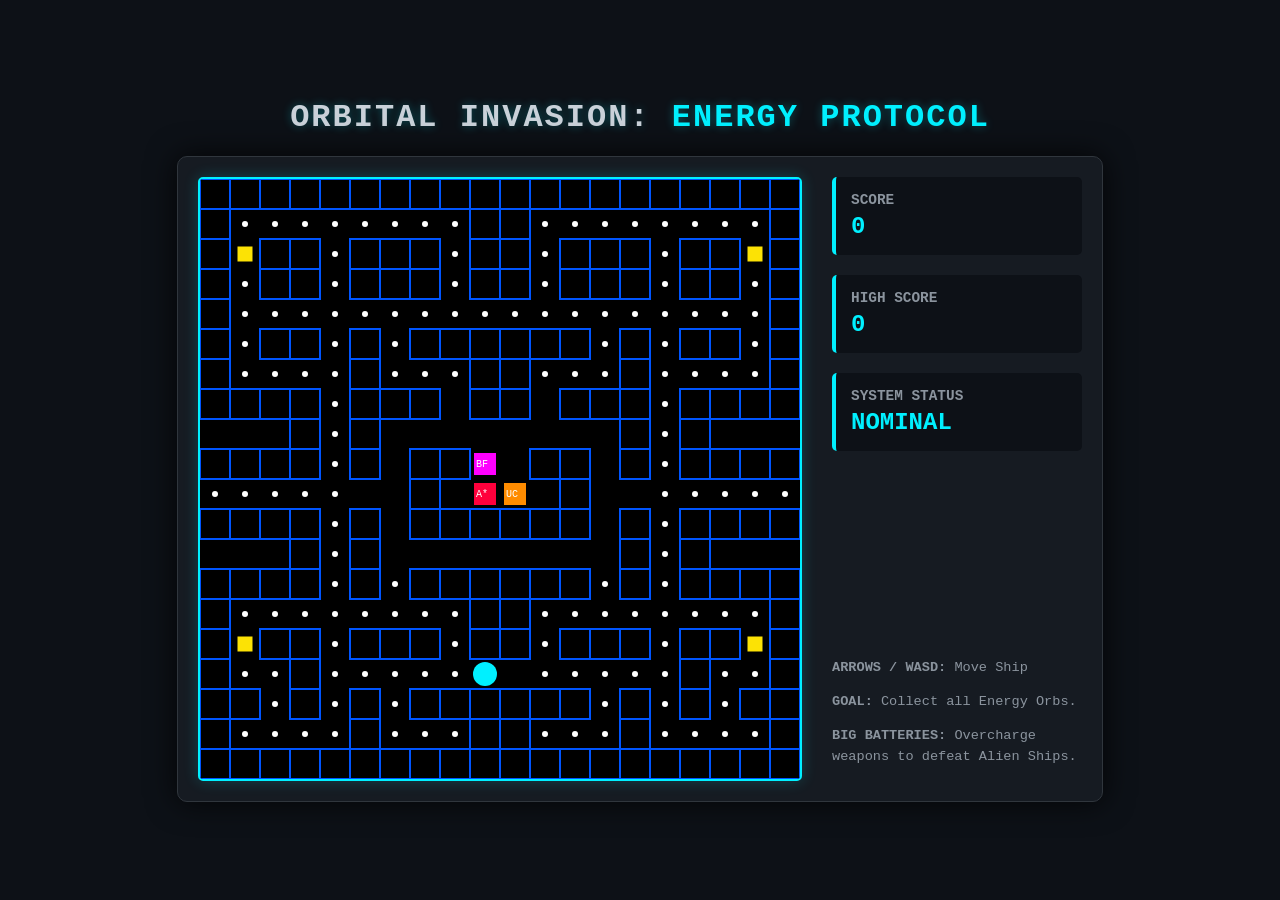
==== index.html @ 4c58a2b3 "starting" ====
<!DOCTYPE html>
<html lang="en">
<head>
    <meta charset="UTF-8">
    <meta name="viewport" content="width=device-width, initial-scale=1.0">
    <title>Orbital Invasion: Energy Protocol</title>
    <link rel="stylesheet" href="style.css">
</head>
<body>
    <div class="game-wrapper">
        <div class="header">
            <h1>ORBITAL INVASION: <span>ENERGY PROTOCOL</span></h1>
        </div>
        
        <div class="game-container">
            <canvas id="gameCanvas" width="600" height="600"></canvas>
            
            <div class="ui-panel">
                <div class="stat-box">
                    <h3>SCORE</h3>
                    <p id="scoreDisplay">0</p>
                </div>
                <div class="stat-box">
                    <h3>HIGH SCORE</h3>
                    <p id="highScoreDisplay">0</p>
                </div>
                <div class="stat-box status">
                    <h3>SYSTEM STATUS</h3>
                    <p id="statusDisplay" class="normal">NOMINAL</p>
                </div>
                <div class="instructions">
                    <p><strong>ARROWS / WASD:</strong> Move Ship</p>
                    <p><strong>GOAL:</strong> Collect all Energy Orbs.</p>
                    <p><strong>BIG BATTERIES:</strong> Overcharge weapons to defeat Alien Ships.</p>
                </div>
            </div>
        </div>
    </div>
    <script src="game.js"></script>
</body>
</html>
---- style.css ----
:root {
    --bg-color: #0d1117;
    --panel-bg: #161b22;
    --neon-blue: #00f0ff;
    --neon-yellow: #fce205;
    --neon-red: #ff003c;
    --text-main: #c9d1d9;
}

body {
    margin: 0;
    padding: 0;
    background-color: var(--bg-color);
    color: var(--text-main);
    font-family: 'Courier New', Courier, monospace; /* Gives a terminal/tech vibe */
    display: flex;
    justify-content: center;
    align-items: center;
    min-height: 100vh;
}

.game-wrapper {
    display: flex;
    flex-direction: column;
    align-items: center;
    gap: 20px;
}

.header h1 {
    font-size: 2rem;
    margin: 0;
    letter-spacing: 2px;
    text-shadow: 0 0 10px rgba(0, 240, 255, 0.3);
}

.header span {
    color: var(--neon-blue);
}

.game-container {
    display: flex;
    gap: 30px;
    background: var(--panel-bg);
    padding: 20px;
    border-radius: 10px;
    border: 1px solid #30363d;
    box-shadow: 0 0 30px rgba(0,0,0,0.8);
}

canvas {
    background-color: #000;
    border: 2px solid var(--neon-blue);
    border-radius: 5px;
    box-shadow: 0 0 15px rgba(0, 240, 255, 0.2);
}

.ui-panel {
    display: flex;
    flex-direction: column;
    gap: 20px;
    width: 250px;
}

.stat-box {
    background: var(--bg-color);
    padding: 15px;
    border-radius: 5px;
    border-left: 4px solid var(--neon-blue);
}

.stat-box h3 {
    margin: 0 0 5px 0;
    font-size: 0.9rem;
    color: #8b949e;
}

.stat-box p {
    margin: 0;
    font-size: 1.5rem;
    font-weight: bold;
    color: var(--neon-blue);
}

.status #statusDisplay.overcharge {
    color: var(--neon-yellow);
    animation: pulse 1s infinite;
}

.instructions {
    margin-top: auto;
    font-size: 0.85rem;
    line-height: 1.5;
    color: #8b949e;
}

@keyframes pulse {
    0% { opacity: 1; }
    50% { opacity: 0.5; text-shadow: 0 0 10px var(--neon-yellow); }
    100% { opacity: 1; }
}
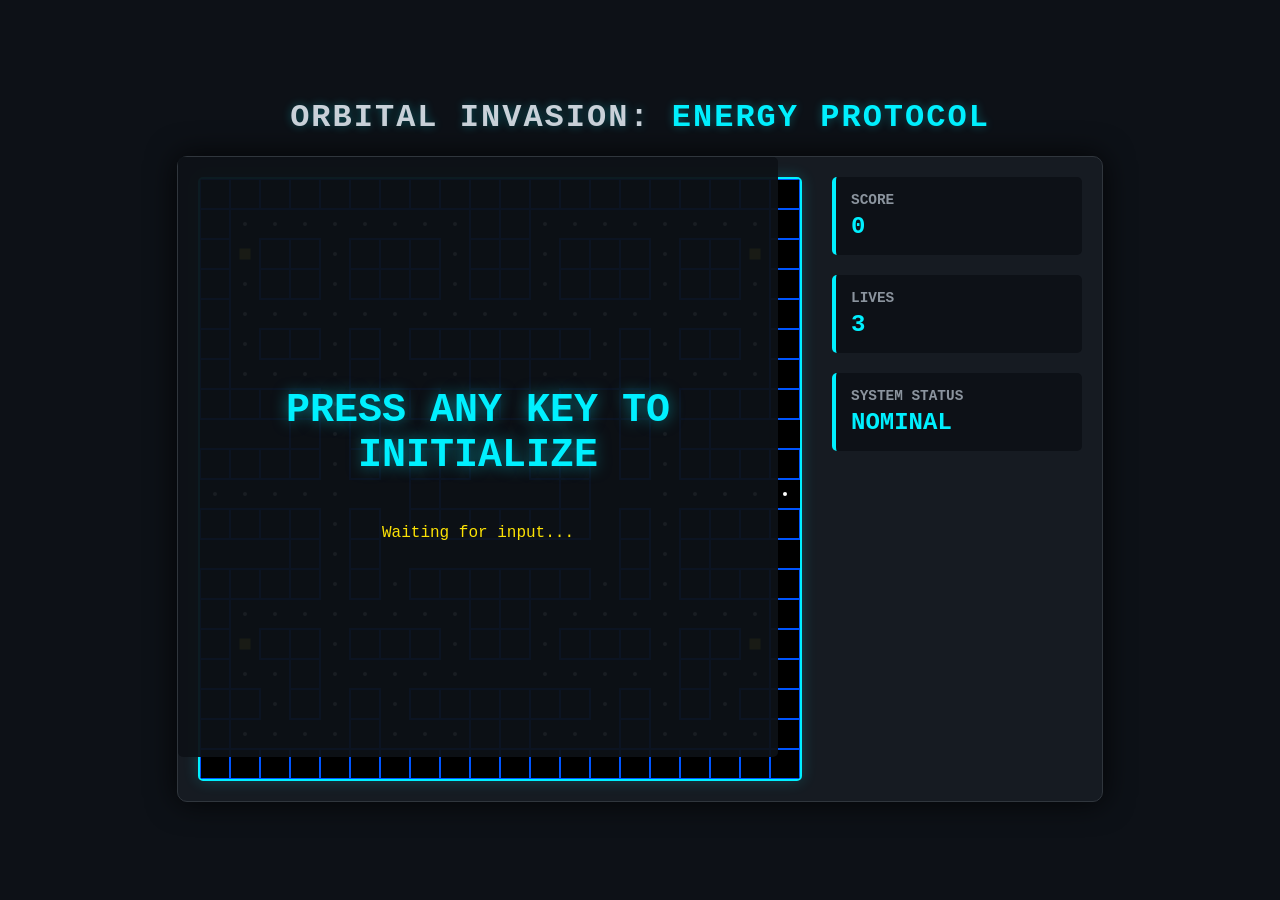
==== commit 4a3392f3: "added songs and menu" ====
--- a/index.html
+++ b/index.html
@@ -13,6 +13,28 @@
         </div>
         
         <div class="game-container">
+            <div id="startScreen" class="overlay active">
+                <h2>PRESS ANY KEY TO INITIALIZE</h2>
+                <p class="blink">Waiting for input...</p>
+            </div>
+
+            <div id="mainMenu" class="overlay">
+                <h2>MAIN MENU</h2>
+                <ul id="menuList">
+                    <li class="selected" data-action="casual">Casual Mode</li>
+                    <li class="disabled">Level Based (Locked)</li>
+                    <li class="disabled">Multiplayer (Locked)</li>
+                    <li data-action="toggleMusic">Music: ON</li>
+                </ul>
+                <p class="instructions">Use ARROWS to select, ENTER to confirm.</p>
+            </div>
+
+            <div id="gameOverScreen" class="overlay">
+                <h2 id="gameOverTitle">SYSTEM FAILURE</h2>
+                <p>FINAL SCORE: <span id="finalScore">0</span></p>
+                <p class="blink">Press ENTER to return to Menu</p>
+            </div>
+
             <canvas id="gameCanvas" width="600" height="600"></canvas>
             
             <div class="ui-panel">
@@ -21,17 +43,12 @@
                     <p id="scoreDisplay">0</p>
                 </div>
                 <div class="stat-box">
-                    <h3>HIGH SCORE</h3>
-                    <p id="highScoreDisplay">0</p>
+                    <h3>LIVES</h3>
+                    <p id="livesDisplay">3</p>
                 </div>
                 <div class="stat-box status">
                     <h3>SYSTEM STATUS</h3>
                     <p id="statusDisplay" class="normal">NOMINAL</p>
-                </div>
-                <div class="instructions">
-                    <p><strong>ARROWS / WASD:</strong> Move Ship</p>
-                    <p><strong>GOAL:</strong> Collect all Energy Orbs.</p>
-                    <p><strong>BIG BATTERIES:</strong> Overcharge weapons to defeat Alien Ships.</p>
                 </div>
             </div>
         </div>
--- a/style.css
+++ b/style.css
@@ -97,4 +97,69 @@
     0% { opacity: 1; }
     50% { opacity: 0.5; text-shadow: 0 0 10px var(--neon-yellow); }
     100% { opacity: 1; }
+}
+/* Add to existing style.css */
+.game-container {
+    position: relative; /* Crucial for absolute overlays */
+}
+
+.overlay {
+    position: absolute;
+    top: 0; left: 0;
+    width: 600px; /* Matches canvas width */
+    height: 600px;
+    background: rgba(13, 17, 23, 0.95);
+    display: none;
+    flex-direction: column;
+    justify-content: center;
+    align-items: center;
+    z-index: 10;
+    border-radius: 5px;
+    text-align: center;
+}
+
+.overlay.active {
+    display: flex;
+}
+
+.overlay h2 {
+    color: var(--neon-blue);
+    font-size: 2.5rem;
+    margin-bottom: 30px;
+    text-shadow: 0 0 15px rgba(0, 240, 255, 0.5);
+}
+
+.blink {
+    animation: blinker 1s linear infinite;
+    color: var(--neon-yellow);
+}
+
+@keyframes blinker {
+    50% { opacity: 0; }
+}
+
+ul#menuList {
+    list-style: none;
+    padding: 0;
+    font-size: 1.5rem;
+}
+
+ul#menuList li {
+    margin: 15px 0;
+    color: #8b949e;
+    transition: all 0.2s;
+}
+
+ul#menuList li.selected {
+    color: var(--neon-yellow);
+    text-shadow: 0 0 10px var(--neon-yellow);
+    transform: scale(1.1);
+}
+
+ul#menuList li.selected::before {
+    content: "> ";
+}
+
+ul#menuList li.disabled {
+    opacity: 0.3;
 }
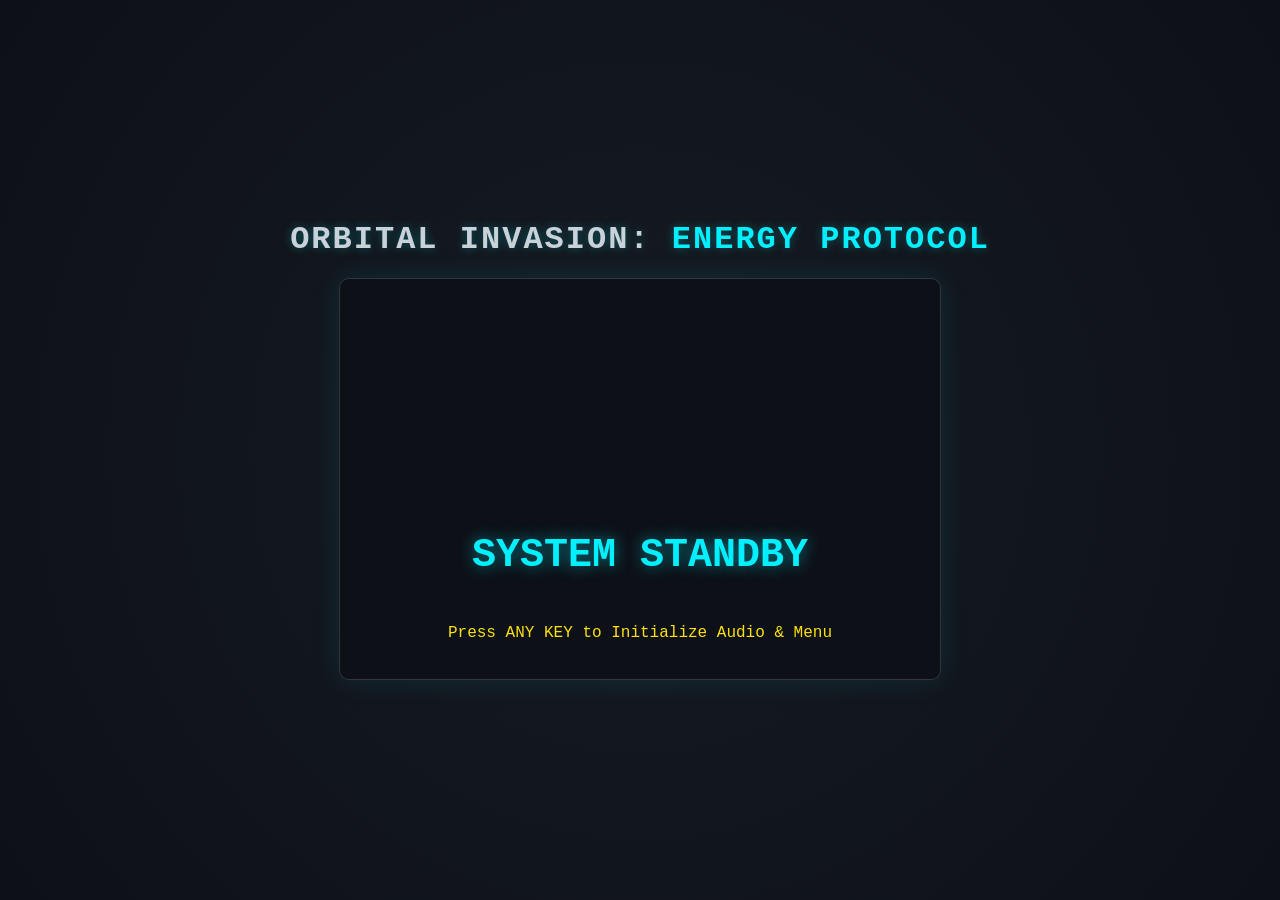
==== commit e34e2354: "added sprites" ====
--- a/index.html
+++ b/index.html
@@ -3,56 +3,74 @@
 <head>
     <meta charset="UTF-8">
     <meta name="viewport" content="width=device-width, initial-scale=1.0">
-    <title>Orbital Invasion: Energy Protocol</title>
+    <title>Orbital Invasion - Menu</title>
     <link rel="stylesheet" href="style.css">
 </head>
-<body>
+<body class="menu-body">
     <div class="game-wrapper">
         <div class="header">
             <h1>ORBITAL INVASION: <span>ENERGY PROTOCOL</span></h1>
         </div>
         
-        <div class="game-container">
+        <div class="menu-container">
             <div id="startScreen" class="overlay active">
-                <h2>PRESS ANY KEY TO INITIALIZE</h2>
-                <p class="blink">Waiting for input...</p>
+                <h2>SYSTEM STANDBY</h2>
+                <p class="blink">Press ANY KEY to Initialize Audio & Menu</p>
             </div>
 
             <div id="mainMenu" class="overlay">
                 <h2>MAIN MENU</h2>
                 <ul id="menuList">
-                    <li class="selected" data-action="casual">Casual Mode</li>
+                    <li class="selected"><a href="casual.html">Casual Mode</a></li>
                     <li class="disabled">Level Based (Locked)</li>
                     <li class="disabled">Multiplayer (Locked)</li>
-                    <li data-action="toggleMusic">Music: ON</li>
                 </ul>
                 <p class="instructions">Use ARROWS to select, ENTER to confirm.</p>
             </div>
-
-            <div id="gameOverScreen" class="overlay">
-                <h2 id="gameOverTitle">SYSTEM FAILURE</h2>
-                <p>FINAL SCORE: <span id="finalScore">0</span></p>
-                <p class="blink">Press ENTER to return to Menu</p>
-            </div>
-
-            <canvas id="gameCanvas" width="600" height="600"></canvas>
-            
-            <div class="ui-panel">
-                <div class="stat-box">
-                    <h3>SCORE</h3>
-                    <p id="scoreDisplay">0</p>
-                </div>
-                <div class="stat-box">
-                    <h3>LIVES</h3>
-                    <p id="livesDisplay">3</p>
-                </div>
-                <div class="stat-box status">
-                    <h3>SYSTEM STATUS</h3>
-                    <p id="statusDisplay" class="normal">NOMINAL</p>
-                </div>
-            </div>
         </div>
     </div>
-    <script src="game.js"></script>
+
+    <script>
+        let state = 'START';
+        const startScreen = document.getElementById('startScreen');
+        const mainMenu = document.getElementById('mainMenu');
+        const menuItems = document.querySelectorAll('#menuList li:not(.disabled) a');
+        let menuIndex = 0;
+
+        // Load your menu music from the assets folder
+        const menuMusic = new Audio('assets/menu_music.mp3'); 
+        menuMusic.loop = true;
+
+        document.addEventListener('keydown', (e) => {
+            if (state === 'START') {
+                state = 'MENU';
+                startScreen.classList.remove('active');
+                mainMenu.classList.add('active');
+                
+                // Audio is now allowed to play because the user interacted!
+                menuMusic.play().catch(err => console.log("Audio still blocked:", err));
+                return;
+            }
+
+            if (state === 'MENU') {
+                if (e.key === 'ArrowUp' || e.key === 'w') {
+                    menuIndex = (menuIndex > 0) ? menuIndex - 1 : menuItems.length - 1;
+                    updateSelection();
+                } else if (e.key === 'ArrowDown' || e.key === 's') {
+                    menuIndex = (menuIndex < menuItems.length - 1) ? menuIndex + 1 : 0;
+                    updateSelection();
+                } else if (e.key === 'Enter') {
+                    // Stop music before leaving page
+                    menuMusic.pause(); 
+                    window.location.href = menuItems[menuIndex].href;
+                }
+            }
+        });
+
+        function updateSelection() {
+            document.querySelectorAll('#menuList li').forEach(li => li.classList.remove('selected'));
+            menuItems[menuIndex].parentElement.classList.add('selected');
+        }
+    </script>
 </body>
 </html>
--- a/style.css
+++ b/style.css
@@ -162,4 +162,44 @@
 
 ul#menuList li.disabled {
     opacity: 0.3;
+}
+
+/* Update these sections in your existing style.css */
+
+.menu-body {
+    background-image: radial-gradient(circle at center, #161b22 0%, #0d1117 100%);
+}
+
+.menu-container {
+    width: 600px;
+    height: 400px;
+    position: relative;
+    background: var(--panel-bg);
+    border: 1px solid #30363d;
+    border-radius: 10px;
+    box-shadow: 0 0 30px rgba(0, 240, 255, 0.1);
+    overflow: hidden;
+}
+
+ul#menuList li a {
+    color: inherit;
+    text-decoration: none;
+    display: inline-block;
+    width: 100%;
+}
+
+.overlay {
+    position: absolute;
+    top: 0; left: 0; right: 0; bottom: 0;
+    background: rgba(13, 17, 23, 0.95);
+    display: none; /* Hidden by default */
+    flex-direction: column;
+    justify-content: center;
+    align-items: center;
+    z-index: 10;
+    text-align: center;
+}
+/* Ensure active overlays show up */
+.overlay.active {
+    display: flex; 
 }
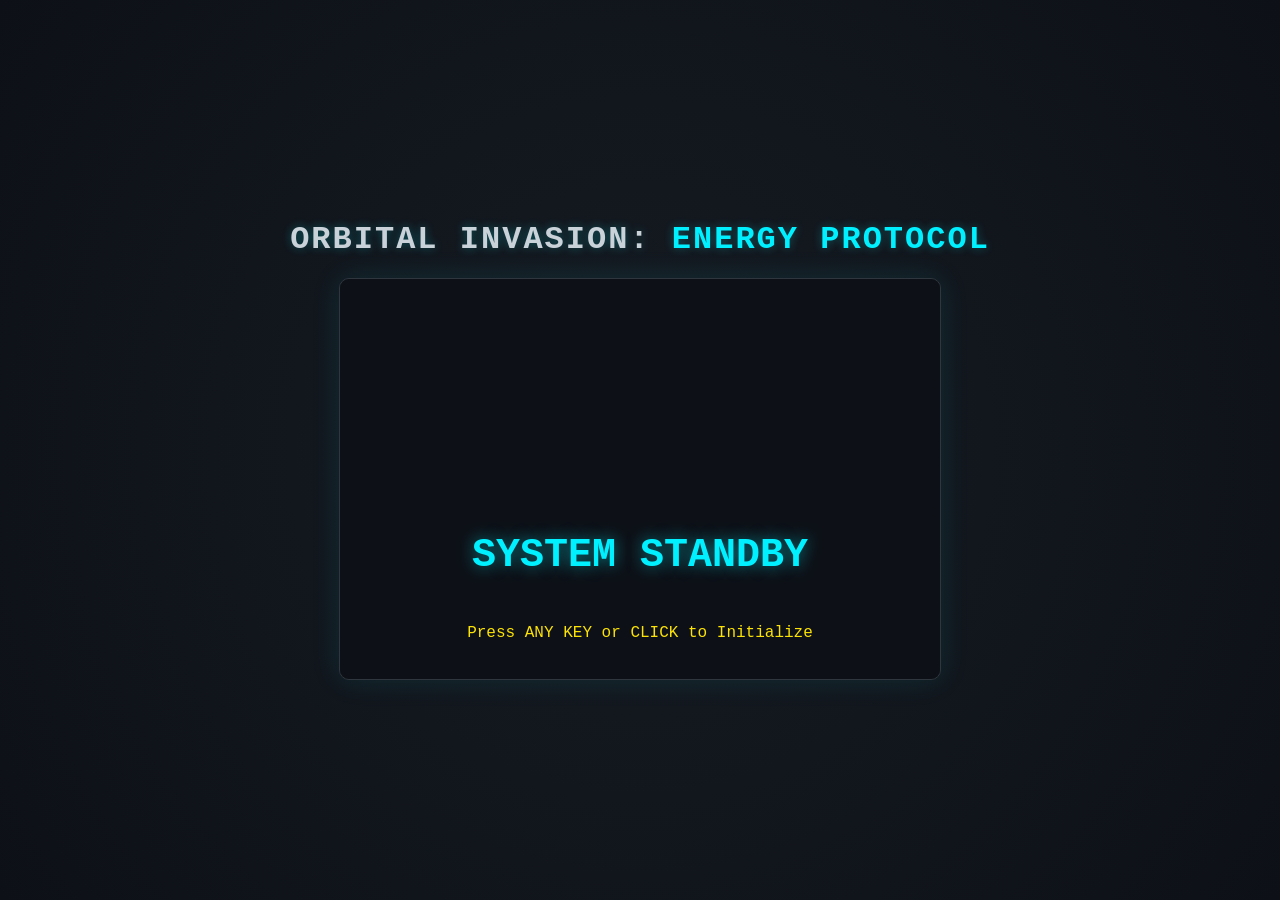
==== commit 8a7e09d0: "completed till casual mode (all working perfectly)" ====
--- a/index.html
+++ b/index.html
@@ -15,7 +15,7 @@
         <div class="menu-container">
             <div id="startScreen" class="overlay active">
                 <h2>SYSTEM STANDBY</h2>
-                <p class="blink">Press ANY KEY to Initialize Audio & Menu</p>
+                <p class="blink">Press ANY KEY or CLICK to Initialize</p>
             </div>
 
             <div id="mainMenu" class="overlay">
@@ -31,28 +31,68 @@
     </div>
 
     <script>
-        let state = 'START';
         const startScreen = document.getElementById('startScreen');
         const mainMenu = document.getElementById('mainMenu');
         const menuItems = document.querySelectorAll('#menuList li:not(.disabled) a');
+        
         let menuIndex = 0;
+        let currentState = 'START'; // Tracks if we are on the start screen or the menu
 
-        // Load your menu music from the assets folder
-        const menuMusic = new Audio('assets/menu_music.mp3'); 
+        // --- AUDIO SETUP ---
+        const startMusic = new Audio('assets/start_music.mp3'); 
+        startMusic.loop = true;
+        
+        const menuMusic = new Audio('assets/menu_music.mp3');
         menuMusic.loop = true;
 
-        document.addEventListener('keydown', (e) => {
-            if (state === 'START') {
-                state = 'MENU';
+        // --- AUTOPLAY START MUSIC ---
+        // Attempt to play immediately on load
+        window.addEventListener('DOMContentLoaded', () => {
+            startMusic.play().catch(() => {
+                // If browser blocks autoplay, silently attach to the first interaction
+                const forcePlay = () => {
+                    if (currentState === 'START') startMusic.play();
+                    document.removeEventListener('keydown', forcePlay);
+                    document.removeEventListener('click', forcePlay);
+                };
+                document.addEventListener('keydown', forcePlay);
+                document.addEventListener('click', forcePlay);
+            });
+        });
+
+        // --- TRANSITION LOGIC ---
+        function transitionToMenu() {
+            if (currentState === 'START') {
+                currentState = 'MENU';
+                
+                // Swap UI
                 startScreen.classList.remove('active');
                 mainMenu.classList.add('active');
                 
-                // Audio is now allowed to play because the user interacted!
-                menuMusic.play().catch(err => console.log("Audio still blocked:", err));
-                return;
+                // Swap Music
+                startMusic.pause();
+                startMusic.currentTime = 0; // Reset start music just in case
+                menuMusic.play().catch(err => console.log("Menu audio blocked:", err));
+            }
+        }
+
+        // Handle Mouse Clicks for transition
+        document.addEventListener('click', () => {
+            if (currentState === 'START') {
+                transitionToMenu();
+            }
+        });
+
+        // --- KEYBOARD NAVIGATION ---
+        document.addEventListener('keydown', (e) => {
+            // 1. If on Start Screen, transition to Menu
+            if (currentState === 'START') {
+                transitionToMenu();
+                return; // Stop here so we don't accidentally move the menu selection immediately
             }
 
-            if (state === 'MENU') {
+            // 2. If on Menu, navigate
+            if (currentState === 'MENU') {
                 if (e.key === 'ArrowUp' || e.key === 'w') {
                     menuIndex = (menuIndex > 0) ? menuIndex - 1 : menuItems.length - 1;
                     updateSelection();
@@ -60,8 +100,7 @@
                     menuIndex = (menuIndex < menuItems.length - 1) ? menuIndex + 1 : 0;
                     updateSelection();
                 } else if (e.key === 'Enter') {
-                    // Stop music before leaving page
-                    menuMusic.pause(); 
+                    menuMusic.pause(); // Stop music before leaving page
                     window.location.href = menuItems[menuIndex].href;
                 }
             }
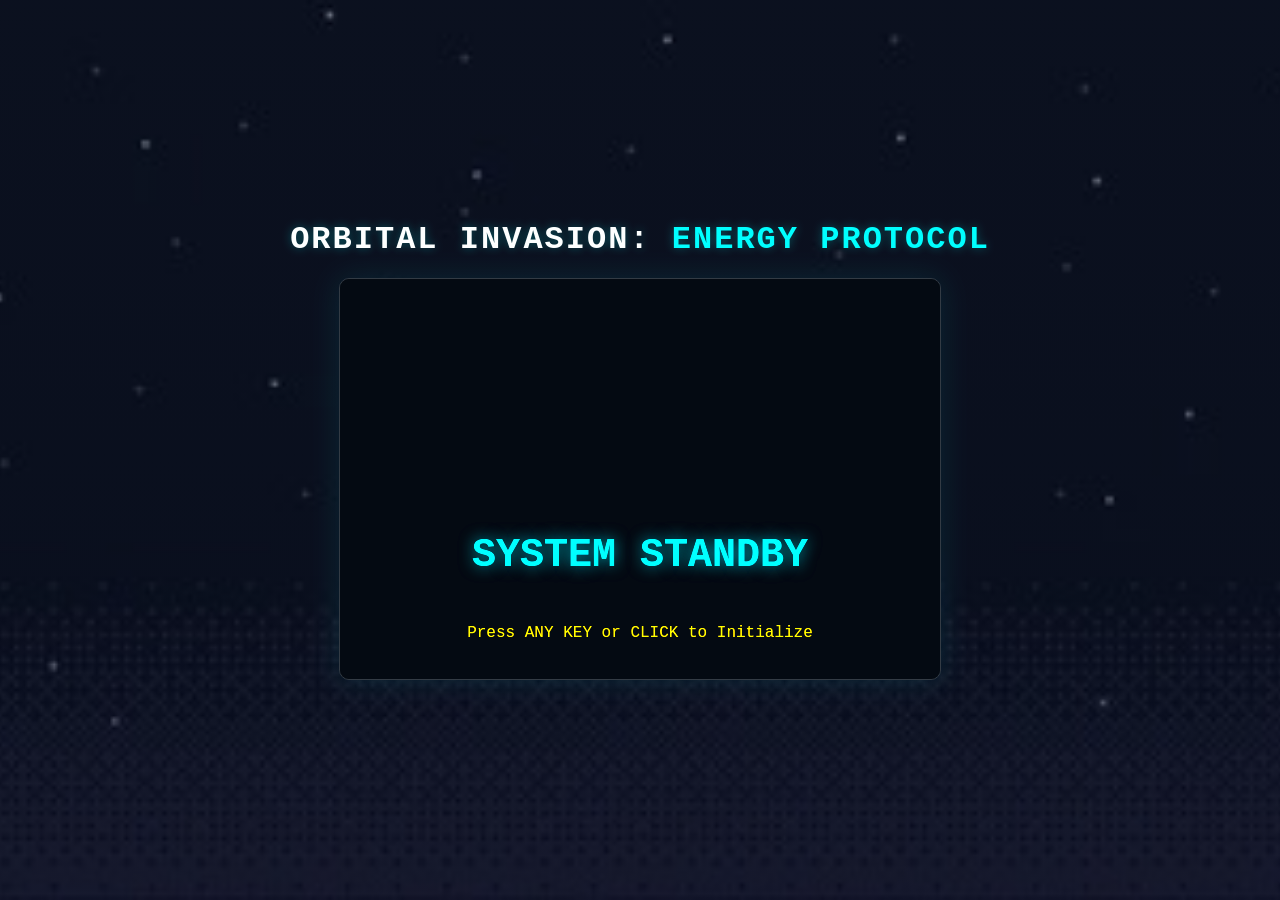
==== commit 4060e2a3: "made changes and multiplayer works perfectly" ====
--- a/index.html
+++ b/index.html
@@ -22,8 +22,9 @@
                 <h2>MAIN MENU</h2>
                 <ul id="menuList">
                     <li class="selected"><a href="casual.html">Casual Mode</a></li>
-                    <li class="disabled">Level Based (Locked)</li>
-                    <li class="disabled">Multiplayer (Locked)</li>
+                    <li><a href="levels.html">Level Based (Campaign)</a></li>
+                    <li><a href="multiplayer.html">Versus Mode (2 Players)</a></li>
+                    <li id="musicToggleOption">Music: ON</li>
                 </ul>
                 <p class="instructions">Use ARROWS to select, ENTER to confirm.</p>
             </div>
@@ -36,20 +37,16 @@
         const menuItems = document.querySelectorAll('#menuList li:not(.disabled) a');
         
         let menuIndex = 0;
-        let currentState = 'START'; // Tracks if we are on the start screen or the menu
+        let currentState = 'START';
 
-        // --- AUDIO SETUP ---
         const startMusic = new Audio('assets/start_music.mp3'); 
         startMusic.loop = true;
         
         const menuMusic = new Audio('assets/menu_music.mp3');
         menuMusic.loop = true;
 
-        // --- AUTOPLAY START MUSIC ---
-        // Attempt to play immediately on load
         window.addEventListener('DOMContentLoaded', () => {
             startMusic.play().catch(() => {
-                // If browser blocks autoplay, silently attach to the first interaction
                 const forcePlay = () => {
                     if (currentState === 'START') startMusic.play();
                     document.removeEventListener('keydown', forcePlay);
@@ -60,38 +57,27 @@
             });
         });
 
-        // --- TRANSITION LOGIC ---
         function transitionToMenu() {
             if (currentState === 'START') {
                 currentState = 'MENU';
-                
-                // Swap UI
                 startScreen.classList.remove('active');
                 mainMenu.classList.add('active');
-                
-                // Swap Music
                 startMusic.pause();
-                startMusic.currentTime = 0; // Reset start music just in case
+                startMusic.currentTime = 0;
                 menuMusic.play().catch(err => console.log("Menu audio blocked:", err));
             }
         }
 
-        // Handle Mouse Clicks for transition
         document.addEventListener('click', () => {
+            if (currentState === 'START') transitionToMenu();
+        });
+
+        document.addEventListener('keydown', (e) => {
             if (currentState === 'START') {
                 transitionToMenu();
-            }
-        });
-
-        // --- KEYBOARD NAVIGATION ---
-        document.addEventListener('keydown', (e) => {
-            // 1. If on Start Screen, transition to Menu
-            if (currentState === 'START') {
-                transitionToMenu();
-                return; // Stop here so we don't accidentally move the menu selection immediately
+                return;
             }
 
-            // 2. If on Menu, navigate
             if (currentState === 'MENU') {
                 if (e.key === 'ArrowUp' || e.key === 'w') {
                     menuIndex = (menuIndex > 0) ? menuIndex - 1 : menuItems.length - 1;
@@ -100,7 +86,7 @@
                     menuIndex = (menuIndex < menuItems.length - 1) ? menuIndex + 1 : 0;
                     updateSelection();
                 } else if (e.key === 'Enter') {
-                    menuMusic.pause(); // Stop music before leaving page
+                    menuMusic.pause();
                     window.location.href = menuItems[menuIndex].href;
                 }
             }
--- a/style.css
+++ b/style.css
@@ -10,13 +10,21 @@
 body {
     margin: 0;
     padding: 0;
-    background-color: var(--bg-color);
     color: var(--text-main);
     font-family: 'Courier New', Courier, monospace; /* Gives a terminal/tech vibe */
     display: flex;
     justify-content: center;
     align-items: center;
     min-height: 100vh;
+    background-image: 
+        linear-gradient(rgba(5, 10, 25, 0.4), rgba(5, 10, 25, 0.6)),
+        url("pixel-art-space-game-level-260nw-2544510599.jpg");
+
+    background-size: cover;
+    background-position: center;
+    background-repeat: no-repeat;
+
+    filter: brightness(1.2) contrast(1.1);
 }
 
 .game-wrapper {
@@ -167,7 +175,15 @@
 /* Update these sections in your existing style.css */
 
 .menu-body {
-    background-image: radial-gradient(circle at center, #161b22 0%, #0d1117 100%);
+    background-image: 
+        linear-gradient(rgba(5, 10, 25, 0.4), rgba(5, 10, 25, 0.6)),
+        url("pixel-art-space-game-level-260nw-2544510599.jpg");
+
+    background-size: cover;
+    background-position: center;
+    background-repeat: no-repeat;
+
+    filter: brightness(1.2) contrast(1.1);
 }
 
 .menu-container {
